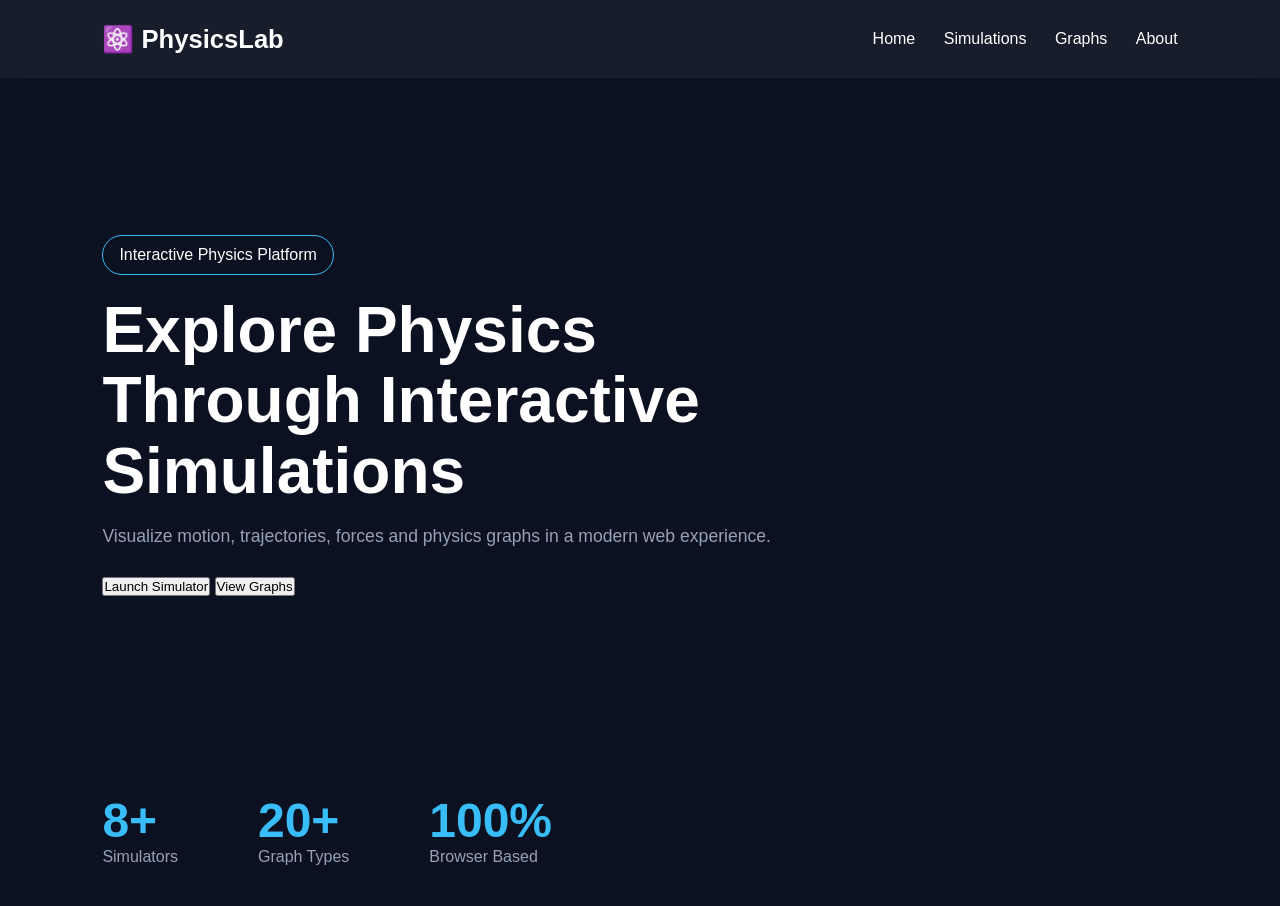
==== index.html @ f732bab7 "Initial commit" ====
<!DOCTYPE html>
<html lang="en">
<head>
<meta charset="UTF-8">
<meta name="viewport" content="width=device-width, initial-scale=1.0">
<title>PhysicsLab</title>
<link rel="stylesheet" href="css/style.css">
</head>
<body>

<nav class="navbar">
<div class="logo">⚛️ PhysicsLab</div>
<div class="nav-links">
<a href="#">Home</a>
<a href="#">Simulations</a>
<a href="#">Graphs</a>
<a href="#">About</a>
</div>
</nav>

<section class="hero">
<div class="hero-content">
<span class="tag">Interactive Physics Platform</span>
<h1>Explore Physics Through Interactive Simulations</h1>
<p>Visualize motion, trajectories, forces and physics graphs in a modern web experience.</p>

<div class="buttons">
<button onclick="window.location='projectile.html'">
Launch Simulator
</button>
<button onclick="window.location='graphs.html'">
View Graphs
</button>   

</div>
</section>

<section class="stats">
<div><h2>8+</h2><p>Simulators</p></div>
<div><h2>20+</h2><p>Graph Types</p></div>
<div><h2>100%</h2><p>Browser Based</p></div>
</section>

</body>
</html>
---- css/style.css ----
*{margin:0;padding:0;box-sizing:border-box}
body{
font-family:Arial,sans-serif;
background:#0b1120;
color:white;
}
.navbar{
display:flex;
justify-content:space-between;
align-items:center;
padding:24px 8%;
background:rgba(255,255,255,.05);
backdrop-filter:blur(10px);
}
.logo{font-size:1.6rem;font-weight:bold}
.nav-links a{
color:white;
text-decoration:none;
margin-left:24px;
}
.hero{
min-height:75vh;
display:flex;
align-items:center;
padding:0 8%;
}
.hero-content{max-width:700px}
.tag{
display:inline-block;
padding:10px 16px;
border:1px solid #38bdf8;
border-radius:999px;
margin-bottom:20px;
}
.hero h1{
font-size:4rem;
line-height:1.1;
margin-bottom:20px;
}
.hero p{
color:#94a3b8;
font-size:1.1rem;
margin-bottom:30px;
}
.btn{
padding:14px 24px;
border-radius:12px;
text-decoration:none;
display:inline-block;
margin-right:12px;
}
.primary{background:#38bdf8;color:white}
.secondary{border:1px solid white;color:white}
.stats{
display:flex;
gap:80px;
padding:40px 8%;
}
.stats h2{
font-size:3rem;
color:#38bdf8;
}
.stats p{color:#94a3b8}
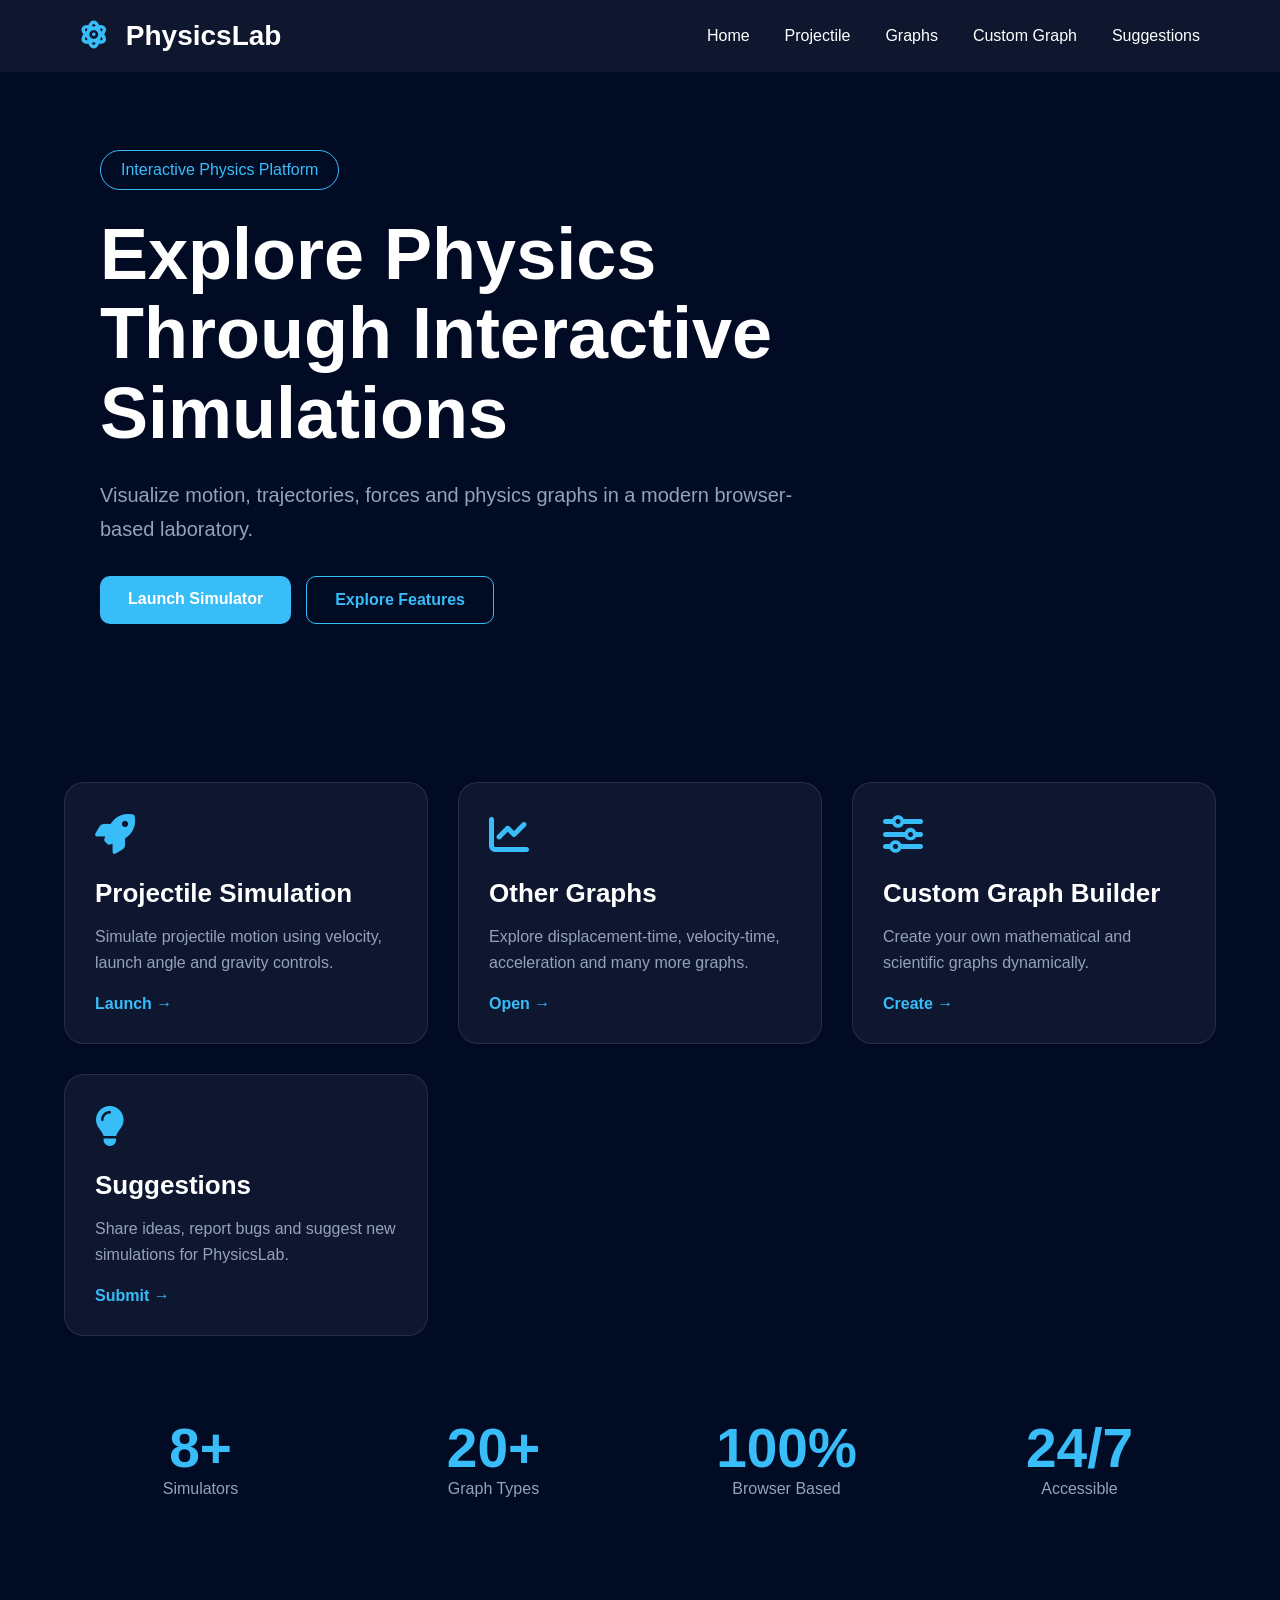
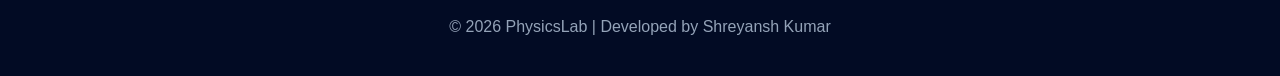
==== commit d61ca08a: "update" ====
--- a/index.html
+++ b/index.html
@@ -1,45 +1,200 @@
 <!DOCTYPE html>
 <html lang="en">
 <head>
-<meta charset="UTF-8">
-<meta name="viewport" content="width=device-width, initial-scale=1.0">
-<title>PhysicsLab</title>
-<link rel="stylesheet" href="css/style.css">
+    <meta charset="UTF-8">
+    <meta name="viewport" content="width=device-width, initial-scale=1.0">
+
+    <title>PhysicsLab</title>
+
+    <!-- CSS File -->
+    <link rel="stylesheet" href="css/style.css">
+    <!-- Font Awesome -->
+    <link rel="stylesheet"
+          href="https://cdnjs.cloudflare.com/ajax/libs/font-awesome/6.5.1/css/all.min.css">
 </head>
 <body>
 
-<nav class="navbar">
-<div class="logo">⚛️ PhysicsLab</div>
-<div class="nav-links">
-<a href="#">Home</a>
-<a href="#">Simulations</a>
-<a href="#">Graphs</a>
-<a href="#">About</a>
-</div>
-</nav>
-
-<section class="hero">
-<div class="hero-content">
-<span class="tag">Interactive Physics Platform</span>
-<h1>Explore Physics Through Interactive Simulations</h1>
-<p>Visualize motion, trajectories, forces and physics graphs in a modern web experience.</p>
-
-<div class="buttons">
-<button onclick="window.location='projectile.html'">
-Launch Simulator
-</button>
-<button onclick="window.location='graphs.html'">
-View Graphs
-</button>   
-
-</div>
-</section>
-
-<section class="stats">
-<div><h2>8+</h2><p>Simulators</p></div>
-<div><h2>20+</h2><p>Graph Types</p></div>
-<div><h2>100%</h2><p>Browser Based</p></div>
-</section>
+    <!-- Navbar -->
+    <header>
+        <nav class="navbar">
+
+            <div class="logo">
+                <i class="fa-solid fa-atom"></i>
+                <span>PhysicsLab</span>
+            </div>
+
+            <ul class="nav-links">
+                <li><a href="#">Home</a></li>
+                <li><a href="projectile.html">Projectile</a></li>
+                <li><a href="graphs.html">Graphs</a></li>
+                <li><a href="custom-graph.html">Custom Graph</a></li>
+                <li><a href="suggestions.html">Suggestions</a></li>
+            </ul>
+
+        </nav>
+    </header>
+
+    <!-- Hero Section -->
+    <section class="hero">
+
+        <div class="hero-content">
+
+            <div class="badge">
+                Interactive Physics Platform
+            </div>
+
+            <h1>
+                Explore Physics Through
+                Interactive Simulations
+            </h1>
+
+            <p>
+                Visualize motion, trajectories, forces and
+                physics graphs in a modern browser-based
+                laboratory.
+            </p>
+
+            <div class="hero-buttons">
+
+                <a href="projectile.html" class="btn btn-primary">
+                    Launch Simulator
+                </a>
+
+                <a href="#features" class="btn btn-secondary">
+                    Explore Features
+                </a>
+
+            </div>
+
+        </div>
+
+    </section>
+
+    <!-- Features Section -->
+    <section id="features" class="features">
+
+        <!-- Projectile -->
+
+        <div class="card">
+
+            <div class="icon">
+                <i class="fa-solid fa-rocket"></i>
+            </div>
+
+            <h3>Projectile Simulation</h3>
+
+            <p>
+                Simulate projectile motion using velocity,
+                launch angle and gravity controls.
+            </p>
+
+            <a href="projectile.html">
+                Launch →
+            </a>
+
+        </div>
+
+        <!-- Other Graphs -->
+
+        <div class="card">
+
+            <div class="icon">
+                <i class="fa-solid fa-chart-line"></i>
+            </div>
+
+            <h3>Other Graphs</h3>
+
+            <p>
+                Explore displacement-time, velocity-time,
+                acceleration and many more graphs.
+            </p>
+
+            <a href="graphs.html">
+                Open →
+            </a>
+
+        </div>
+
+        <!-- Custom Graphs -->
+
+        <div class="card">
+
+            <div class="icon">
+                <i class="fa-solid fa-sliders"></i>
+            </div>
+
+            <h3>Custom Graph Builder</h3>
+
+            <p>
+                Create your own mathematical and
+                scientific graphs dynamically.
+            </p>
+
+            <a href="custom-graph.html">
+                Create →
+            </a>
+
+        </div>
+
+        <!-- Suggestions -->
+
+        <div class="card">
+
+            <div class="icon">
+                <i class="fa-solid fa-lightbulb"></i>
+            </div>
+
+            <h3>Suggestions</h3>
+
+            <p>
+                Share ideas, report bugs and suggest
+                new simulations for PhysicsLab.
+            </p>
+
+            <a href="suggestions.html">
+                Submit →
+            </a>
+
+        </div>
+
+    </section>
+
+    <!-- Statistics -->
+    <section class="stats">
+
+        <div class="stat-box">
+            <h2>8+</h2>
+            <p>Simulators</p>
+        </div>
+
+        <div class="stat-box">
+            <h2>20+</h2>
+            <p>Graph Types</p>
+        </div>
+
+        <div class="stat-box">
+            <h2>100%</h2>
+            <p>Browser Based</p>
+        </div>
+
+        <div class="stat-box">
+            <h2>24/7</h2>
+            <p>Accessible</p>
+        </div>
+
+    </section>
+
+    <!-- Footer -->
+    <footer>
+
+        <p>
+            © 2026 PhysicsLab | Developed by Shreyansh Kumar
+        </p>
+
+    </footer>
+
+    <!-- JS File -->
+    <script src="script.js"></script>
 
 </body>
 </html>
--- a/css/style.css
+++ b/css/style.css
@@ -1,63 +1,213 @@
-*{margin:0;padding:0;box-sizing:border-box}
+*{
+    margin:0;
+    padding:0;
+    box-sizing:border-box;
+    font-family:Arial, Helvetica, sans-serif;
+}
+
 body{
-font-family:Arial,sans-serif;
-background:#0b1120;
-color:white;
-}
+    background:#020b24;
+    color:white;
+    min-height:100vh;
+}
+
+/* Navbar */
+
 .navbar{
-display:flex;
-justify-content:space-between;
-align-items:center;
-padding:24px 8%;
-background:rgba(255,255,255,.05);
-backdrop-filter:blur(10px);
-}
-.logo{font-size:1.6rem;font-weight:bold}
+    display:flex;
+    justify-content:space-between;
+    align-items:center;
+    padding:20px 80px;
+    background:rgba(255,255,255,0.05);
+}
+
+.logo{
+    font-size:28px;
+    font-weight:bold;
+    color:white;
+}
+
+.logo i{
+    color:#38bdf8;
+    margin-right:10px;
+}
+
+.nav-links{
+    list-style:none;
+    display:flex;
+    gap:35px;
+}
+
 .nav-links a{
-color:white;
-text-decoration:none;
-margin-left:24px;
-}
+    text-decoration:none;
+    color:white;
+    transition:.3s;
+}
+
+.nav-links a:hover{
+    color:#38bdf8;
+}
+
+/* Hero */
+
 .hero{
-min-height:75vh;
-display:flex;
-align-items:center;
-padding:0 8%;
-}
-.hero-content{max-width:700px}
-.tag{
-display:inline-block;
-padding:10px 16px;
-border:1px solid #38bdf8;
-border-radius:999px;
-margin-bottom:20px;
-}
+    min-height:70vh;
+    display:flex;
+    align-items:center;
+    padding:0 100px;
+}
+
+.hero-content{
+    max-width:700px;
+}
+
+.badge{
+    display:inline-block;
+    border:1px solid #38bdf8;
+    color:#38bdf8;
+    padding:10px 20px;
+    border-radius:30px;
+    margin-bottom:25px;
+}
+
 .hero h1{
-font-size:4rem;
-line-height:1.1;
-margin-bottom:20px;
-}
+    font-size:72px;
+    line-height:1.1;
+    margin-bottom:25px;
+}
+
 .hero p{
-color:#94a3b8;
-font-size:1.1rem;
-margin-bottom:30px;
-}
+    color:#94a3b8;
+    font-size:20px;
+    line-height:1.7;
+    margin-bottom:30px;
+}
+
+.hero-buttons{
+    display:flex;
+    gap:15px;
+}
+
 .btn{
-padding:14px 24px;
-border-radius:12px;
-text-decoration:none;
-display:inline-block;
-margin-right:12px;
-}
-.primary{background:#38bdf8;color:white}
-.secondary{border:1px solid white;color:white}
+    text-decoration:none;
+    padding:14px 28px;
+    border-radius:10px;
+    font-weight:600;
+}
+
+.btn-primary{
+    background:#38bdf8;
+    color:white;
+}
+
+.btn-secondary{
+    border:1px solid #38bdf8;
+    color:#38bdf8;
+}
+
+/* Features */
+
+.features{
+    width:90%;
+    max-width:1300px;
+    margin:80px auto;
+    display:grid;
+    grid-template-columns:repeat(auto-fit,minmax(280px,1fr));
+    gap:30px;
+}
+
+.card{
+    background:rgba(255,255,255,0.05);
+    border:1px solid rgba(255,255,255,0.1);
+    border-radius:20px;
+    padding:30px;
+    transition:.3s;
+}
+
+.card:hover{
+    transform:translateY(-10px);
+    border-color:#38bdf8;
+}
+
+.icon{
+    font-size:40px;
+    color:#38bdf8;
+    margin-bottom:20px;
+}
+
+.card h3{
+    margin-bottom:15px;
+    font-size:26px;
+}
+
+.card p{
+    color:#94a3b8;
+    line-height:1.6;
+    margin-bottom:20px;
+}
+
+.card a{
+    text-decoration:none;
+    color:#38bdf8;
+    font-weight:bold;
+}
+
+/* Stats */
+
 .stats{
-display:flex;
-gap:80px;
-padding:40px 8%;
-}
-.stats h2{
-font-size:3rem;
-color:#38bdf8;
-}
-.stats p{color:#94a3b8}
+    width:90%;
+    max-width:1200px;
+    margin:80px auto;
+    display:grid;
+    grid-template-columns:repeat(4,1fr);
+    gap:20px;
+}
+
+.stat-box{
+    text-align:center;
+}
+
+.stat-box h2{
+    color:#38bdf8;
+    font-size:55px;
+}
+
+.stat-box p{
+    color:#94a3b8;
+}
+
+/* Footer */
+
+footer{
+    text-align:center;
+    padding:40px;
+    color:#94a3b8;
+}
+
+/* Mobile */
+
+@media(max-width:768px){
+
+    .navbar{
+        flex-direction:column;
+        gap:20px;
+        padding:20px;
+    }
+
+    .nav-links{
+        flex-direction:column;
+        text-align:center;
+    }
+
+    .hero{
+        padding:40px 20px;
+    }
+
+    .hero h1{
+        font-size:45px;
+    }
+
+    .stats{
+        grid-template-columns:1fr 1fr;
+    }
+}
